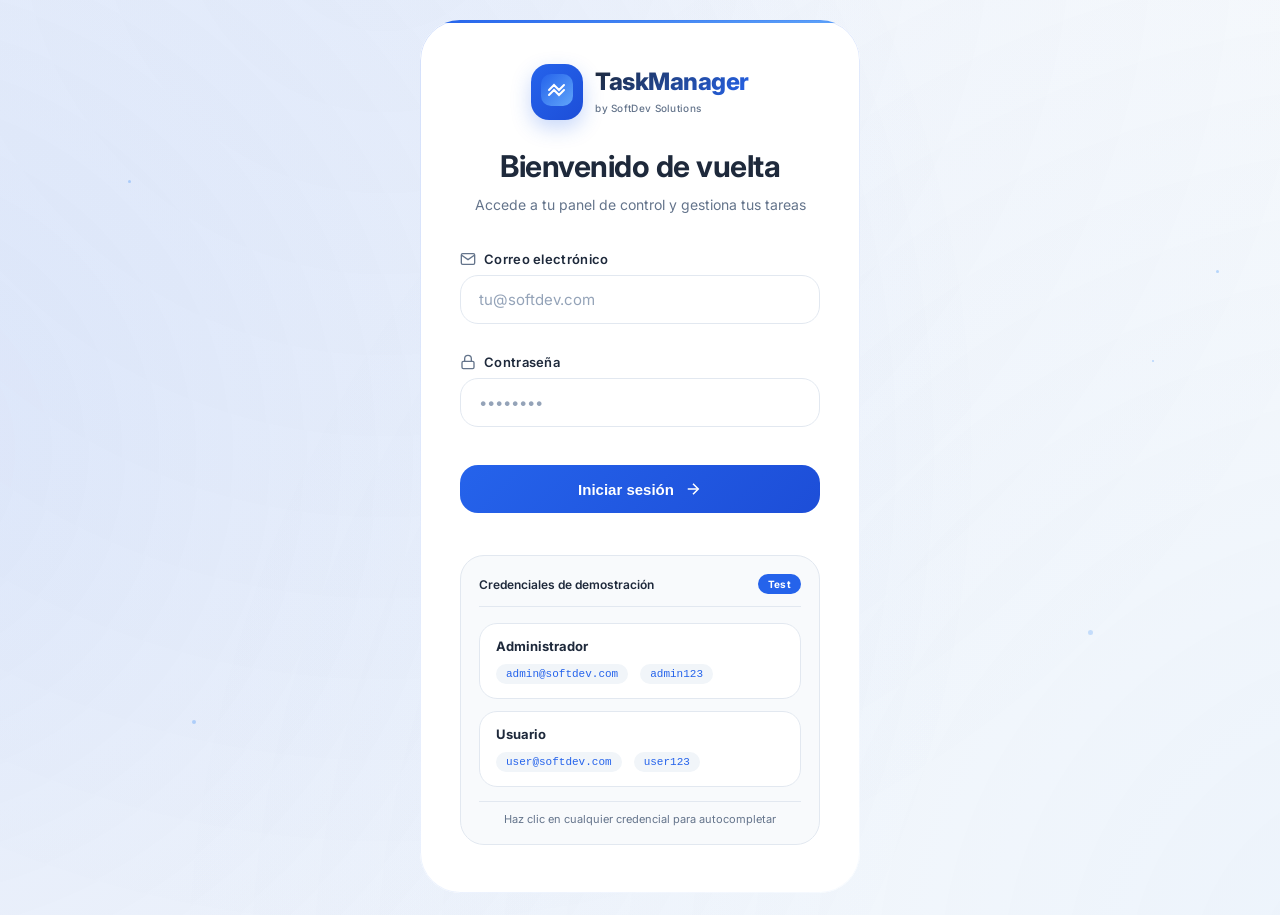
==== views/login.html @ 353ddb74 "Diseño premium del login con partículas animadas, gradientes y branding de SoftDev Solutions" ====
<!DOCTYPE html>
<html lang="es">
<head>
    <meta charset="UTF-8">
    <meta name="viewport" content="width=device-width, initial-scale=1.0, viewport-fit=cover">
    <title>SoftDev Solutions · TaskManager</title>
    <link rel="stylesheet" href="../styles/login.css">
    <link href="https://fonts.googleapis.com/css2?family=Inter:opsz,wght@14..32,300;14..32,400;14..32,500;14..32,600;14..32,700;14..32,800&display=swap" rel="stylesheet">
</head>
<body>
    <!-- Partículas decorativas -->
    <div class="particles">
        <div class="particle"></div>
        <div class="particle"></div>
        <div class="particle"></div>
        <div class="particle"></div>
        <div class="particle"></div>
    </div>

    <div class="background-gradient"></div>
    <div class="background-blur"></div>
    
    <div class="login-container">
        <div class="login-card">
            <div class="card-glow"></div>
            <div class="card-border"></div>

            <div class="login-header">
                <div class="logo">
                    <div class="logo-icon">
                        <svg width="32" height="32" viewBox="0 0 32 32" fill="none" xmlns="http://www.w3.org/2000/svg">
                            <defs>
                                <linearGradient id="logoGrad" x1="0%" y1="0%" x2="100%" y2="100%">
                                    <stop offset="0%" stop-color="#2563EB"/>
                                    <stop offset="100%" stop-color="#60A5FA"/>
                                </linearGradient>
                            </defs>
                            <rect width="32" height="32" rx="10" fill="url(#logoGrad)"/>
                            <path d="M8 16L13 11L18 16L23 11" stroke="white" stroke-width="2" stroke-linecap="round"/>
                            <path d="M8 21L13 16L18 21L23 16" stroke="white" stroke-width="2" stroke-linecap="round"/>
                        </svg>
                    </div>
                    <div class="logo-text">
                        <span class="logo-main">TaskManager</span>
                        <span class="logo-sub">by SoftDev Solutions</span>
                    </div>
                </div>
                <h1>Bienvenido de vuelta</h1>
                <p>Accede a tu panel de control y gestiona tus tareas</p>
            </div>

            <form id="loginForm" class="login-form">
                <div class="input-group">
                    <label for="email">
                        <svg width="16" height="16" viewBox="0 0 24 24" fill="none" stroke="currentColor" stroke-width="2">
                            <path d="M4 4h16c1.1 0 2 .9 2 2v12c0 1.1-.9 2-2 2H4c-1.1 0-2-.9-2-2V6c0-1.1.9-2 2-2z"/>
                            <polyline points="22,6 12,13 2,6"/>
                        </svg>
                        Correo electrónico
                    </label>
                    <input type="email" id="email" name="email" placeholder="tu@softdev.com" autocomplete="off">
                    <div class="input-focus-border"></div>
                </div>

                <div class="input-group">
                    <label for="password">
                        <svg width="16" height="16" viewBox="0 0 24 24" fill="none" stroke="currentColor" stroke-width="2">
                            <rect x="3" y="11" width="18" height="11" rx="2" ry="2"/>
                            <path d="M7 11V7a5 5 0 0 1 10 0v4"/>
                        </svg>
                        Contraseña
                    </label>
                    <input type="password" id="password" name="password" placeholder="••••••••">
                    <div class="input-focus-border"></div>
                </div>

                <button type="submit" class="btn-primary">
                    <span>Iniciar sesión</span>
                    <svg width="18" height="18" viewBox="0 0 24 24" fill="none" stroke="currentColor" stroke-width="2">
                        <line x1="5" y1="12" x2="19" y2="12"/>
                        <polyline points="12 5 19 12 12 19"/>
                    </svg>
                </button>

                <!-- Demo credentials -->
                <div class="demo-credentials">
                    <div class="demo-header">
                        <span class="demo-title">Credenciales de demostración</span>
                        <span class="demo-badge">Test</span>
                    </div>
                    <div class="demo-grid">
                        <div class="demo-card-item" data-email="admin@softdev.com" data-password="admin123">
                            <div class="demo-role">
                                Administrador
                            </div>
                            <div class="demo-details">
                                <code>admin@softdev.com</code>
                                <code>admin123</code>
                            </div>
                            <div class="demo-hover-fill"></div>
                        </div>
                        <div class="demo-card-item" data-email="user@softdev.com" data-password="user123">
                            <div class="demo-role">
                                Usuario
                            </div>
                            <div class="demo-details">
                                <code>user@softdev.com</code>
                                <code>user123</code>
                            </div>
                            <div class="demo-hover-fill"></div>
                        </div>
                    </div>
                    <p class="demo-note">Haz clic en cualquier credencial para autocompletar</p>
                </div>
            </form>

            <div id="errorMessage" class="error-message" style="display: none;">
                <svg width="18" height="18" viewBox="0 0 24 24" fill="none" stroke="currentColor" stroke-width="2">
                    <circle cx="12" cy="12" r="10"/>
                    <line x1="12" y1="8" x2="12" y2="12"/>
                    <circle cx="12" cy="16" r="0.5" fill="currentColor" stroke="none"/>
                </svg>
                <span></span>
            </div>
        </div>
    </div>

    <script src="../scripts/login.js"></script>
</body>
</html>
---- styles/login.css ----
* {
    margin: 0;
    padding: 0;
    box-sizing: border-box;
}

body {
    font-family: 'Inter', -apple-system, BlinkMacSystemFont, 'Segoe UI', sans-serif;
    background-color: #F8FAFC;
    min-height: 100vh;
    display: flex;
    align-items: center;
    justify-content: center;
    position: relative;
    overflow-x: hidden;
}

/* ========== PARTÍCULAS ANIMADAS ========== */
.particles {
    position: fixed;
    top: 0;
    left: 0;
    width: 100%;
    height: 100%;
    pointer-events: none;
    z-index: 0;
}

.particle {
    position: absolute;
    width: 4px;
    height: 4px;
    background: #60A5FA;
    border-radius: 50%;
    opacity: 0.4;
    animation: floatParticle 8s ease-in-out infinite;
}

.particle:nth-child(1) { top: 20%; left: 10%; animation-delay: 0s; width: 3px; height: 3px; }
.particle:nth-child(2) { top: 70%; left: 85%; animation-delay: 2s; width: 5px; height: 5px; opacity: 0.3; }
.particle:nth-child(3) { top: 40%; left: 90%; animation-delay: 4s; width: 2px; height: 2px; }
.particle:nth-child(4) { top: 80%; left: 15%; animation-delay: 6s; width: 4px; height: 4px; }
.particle:nth-child(5) { top: 30%; left: 95%; animation-delay: 3s; width: 3px; height: 3px; }

@keyframes floatParticle {
    0%, 100% { transform: translateY(0) translateX(0); opacity: 0.2; }
    50% { transform: translateY(-30px) translateX(10px); opacity: 0.6; }
}

/* ========== BACKGROUNDS ========== */
.background-gradient {
    position: fixed;
    top: -50%;
    left: -50%;
    width: 200%;
    height: 200%;
    background: radial-gradient(circle at 20% 50%, rgba(37, 99, 235, 0.12) 0%, transparent 50%),
                radial-gradient(circle at 80% 80%, rgba(96, 165, 250, 0.08) 0%, transparent 50%),
                radial-gradient(circle at 40% 20%, rgba(37, 99, 235, 0.05) 0%, transparent 50%);
    animation: slowDrift 25s ease-in-out infinite;
    z-index: 0;
}

@keyframes slowDrift {
    0%, 100% { transform: translate(0, 0) rotate(0deg); }
    33% { transform: translate(1.5%, 1%) rotate(1deg); }
    66% { transform: translate(-1%, 1.5%) rotate(-1deg); }
}

.background-blur {
    position: fixed;
    top: 0;
    left: 0;
    width: 100%;
    height: 100%;
    backdrop-filter: blur(0px);
    z-index: 0;
}

/* ========== CONTAINER ========== */
.login-container {
    position: relative;
    z-index: 1;
    width: 100%;
    max-width: 480px;
    padding: 20px;
    animation: fadeInUp 0.6s ease-out;
}

@keyframes fadeInUp {
    from {
        opacity: 0;
        transform: translateY(30px);
    }
    to {
        opacity: 1;
        transform: translateY(0);
    }
}

/* ========== CARD PRINCIPAL ========== */
.login-card {
    position: relative;
    background: #FFFFFF;
    border-radius: 40px;
    padding: 44px 40px 48px;
    backdrop-filter: blur(10px);
    transition: all 0.4s cubic-bezier(0.4, 0, 0.2, 1);
    overflow: hidden;
}

.login-card:hover {
    transform: translateY(-6px);
    box-shadow: 0 30px 50px -20px rgba(0, 0, 0, 0.15);
}

.card-glow {
    position: absolute;
    top: 0;
    left: 0;
    right: 0;
    height: 3px;
    background: linear-gradient(90deg, #2563EB, #60A5FA, #2563EB);
    background-size: 200% 100%;
    animation: shimmer 3s ease-in-out infinite;
}

@keyframes shimmer {
    0% { background-position: 0% 0%; }
    100% { background-position: 200% 0%; }
}

.card-border {
    position: absolute;
    inset: 0;
    border-radius: 40px;
    padding: 1px;
    background: linear-gradient(135deg, rgba(37, 99, 235, 0.2), rgba(96, 165, 250, 0.05));
    mask: linear-gradient(#fff 0 0) content-box, linear-gradient(#fff 0 0);
    -webkit-mask: linear-gradient(#fff 0 0) content-box, linear-gradient(#fff 0 0);
    -webkit-mask-composite: xor;
    mask-composite: exclude;
    pointer-events: none;
}

/* ========== HEADER ========== */
.login-header {
    text-align: center;
    margin-bottom: 36px;
}

.logo {
    display: flex;
    align-items: center;
    justify-content: center;
    gap: 12px;
    margin-bottom: 28px;
}

.logo-icon {
    background: linear-gradient(135deg, #2563EB, #1D4ED8);
    padding: 10px;
    border-radius: 18px;
    box-shadow: 0 8px 20px rgba(37, 99, 235, 0.25);
    transition: transform 0.2s ease;
}

.logo-icon:hover {
    transform: scale(1.05);
}

.logo-text {
    text-align: left;
}

.logo-main {
    font-size: 24px;
    font-weight: 800;
    background: linear-gradient(135deg, #1E293B 0%, #2563EB 100%);
    -webkit-background-clip: text;
    background-clip: text;
    color: transparent;
    letter-spacing: -0.5px;
    display: block;
    line-height: 1.2;
}

.logo-sub {
    font-size: 10px;
    font-weight: 500;
    color: #64748B;
    letter-spacing: 0.3px;
}

.login-header h1 {
    font-size: 30px;
    font-weight: 700;
    color: #1E293B;
    margin-bottom: 10px;
    letter-spacing: -0.5px;
}

.login-header p {
    font-size: 14px;
    color: #64748B;
    line-height: 1.5;
}

/* ========== FORMULARIO ========== */
.login-form {
    display: flex;
    flex-direction: column;
    gap: 22px;
}

.input-group {
    position: relative;
    display: flex;
    flex-direction: column;
    gap: 8px;
}

.input-group label {
    font-size: 13px;
    font-weight: 600;
    color: #1E293B;
    display: flex;
    align-items: center;
    gap: 8px;
    letter-spacing: 0.3px;
}

.input-group label svg {
    color: #64748B;
    transition: color 0.2s ease;
}

.input-group:focus-within label svg {
    color: #2563EB;
}

.input-group input {
    padding: 14px 18px;
    font-size: 15px;
    font-weight: 500;
    border: 1.5px solid #E2E8F0;
    border-radius: 18px;
    outline: none;
    background-color: #FFFFFF;
    color: #1E293B;
    transition: all 0.25s ease;
    font-family: 'Inter', sans-serif;
}

.input-group input:focus {
    border-color: #2563EB;
    box-shadow: 0 0 0 4px rgba(37, 99, 235, 0.12);
}

.input-group input::placeholder {
    color: #94A3B8;
    font-weight: 400;
}

/* ========== BOTÓN ========== */
.btn-primary {
    position: relative;
    background: linear-gradient(135deg, #2563EB, #1D4ED8);
    color: white;
    border: none;
    padding: 15px 24px;
    font-size: 15px;
    font-weight: 600;
    border-radius: 18px;
    cursor: pointer;
    transition: all 0.3s ease;
    margin-top: 8px;
    display: flex;
    align-items: center;
    justify-content: center;
    gap: 10px;
    overflow: hidden;
    z-index: 1;
}

.btn-primary::before {
    content: '';
    position: absolute;
    top: 50%;
    left: 50%;
    width: 0;
    height: 0;
    border-radius: 50%;
    background: rgba(255, 255, 255, 0.25);
    transform: translate(-50%, -50%);
    transition: width 0.5s, height 0.5s;
    z-index: -1;
}

.btn-primary:hover::before {
    width: 300px;
    height: 300px;
}

.btn-primary:hover {
    background: linear-gradient(135deg, #1D4ED8, #1E40AF);
    transform: translateY(-2px);
    box-shadow: 0 12px 25px -8px rgba(37, 99, 235, 0.4);
}

.btn-primary:active {
    transform: translateY(0);
}

.btn-primary svg {
    transition: transform 0.25s ease;
}

.btn-primary:hover svg {
    transform: translateX(5px);
}

/* ========== DEMO CREDENTIALS ========== */
.demo-credentials {
    margin-top: 20px;
    background: #F8FAFC;
    border-radius: 24px;
    padding: 18px;
    border: 1px solid #E2E8F0;
    transition: all 0.2s ease;
}

.demo-header {
    display: flex;
    align-items: center;
    gap: 8px;
    margin-bottom: 16px;
    padding-bottom: 12px;
    border-bottom: 1px solid #E2E8F0;
}

.demo-title {
    font-size: 12px;
    font-weight: 600;
    color: #1E293B;
    flex: 1;
}

.demo-badge {
    font-size: 10px;
    font-weight: 700;
    background: #2563EB;
    color: white;
    padding: 4px 10px;
    border-radius: 20px;
    letter-spacing: 0.3px;
}

.demo-grid {
    display: flex;
    flex-direction: column;
    gap: 12px;
}

.demo-card-item {
    position: relative;
    background: #FFFFFF;
    border-radius: 18px;
    padding: 14px 16px;
    border: 1px solid #E2E8F0;
    transition: all 0.25s ease;
    cursor: pointer;
    overflow: hidden;
}

.demo-card-item:hover {
    border-color: #60A5FA;
    transform: translateX(4px);
    box-shadow: 0 4px 12px rgba(37, 99, 235, 0.1);
}

.demo-hover-fill {
    position: absolute;
    inset: 0;
    background: linear-gradient(135deg, rgba(37, 99, 235, 0.05), rgba(96, 165, 250, 0.05));
    opacity: 0;
    transition: opacity 0.25s ease;
}

.demo-card-item:hover .demo-hover-fill {
    opacity: 1;
}

.demo-role {
    display: flex;
    align-items: center;
    gap: 8px;
    font-size: 13px;
    font-weight: 700;
    color: #1E293B;
    margin-bottom: 10px;
    position: relative;
    z-index: 1;
}

.demo-details {
    display: flex;
    gap: 12px;
    flex-wrap: wrap;
    position: relative;
    z-index: 1;
}

.demo-details code {
    font-size: 11px;
    font-family: 'Monaco', 'Menlo', monospace;
    background: #F1F5F9;
    padding: 4px 10px;
    border-radius: 10px;
    color: #2563EB;
    font-weight: 500;
    transition: all 0.2s ease;
}

.demo-card-item:hover .demo-details code {
    background: #E0E7FF;
}

.demo-note {
    font-size: 11px;
    color: #64748B;
    text-align: center;
    margin-top: 14px;
    padding-top: 10px;
    border-top: 1px solid #E2E8F0;
}

/* ========== ERROR MESSAGE ========== */
.error-message {
    margin-top: 20px;
    padding: 12px 18px;
    background: #FEF2F2;
    border: 1px solid #FECACA;
    border-radius: 18px;
    color: #DC2626;
    font-size: 13px;
    font-weight: 500;
    display: flex;
    align-items: center;
    gap: 10px;
    animation: shake 0.45s ease;
}

@keyframes shake {
    0%, 100% { transform: translateX(0); }
    20% { transform: translateX(-6px); }
    40% { transform: translateX(6px); }
    60% { transform: translateX(-3px); }
    80% { transform: translateX(3px); }
}

/* ========== RESPONSIVE ========== */
@media (max-width: 520px) {
    .login-card {
        padding: 32px 24px 36px;
        border-radius: 32px;
    }

    .login-header h1 {
        font-size: 26px;
    }

    .logo-main {
        font-size: 20px;
    }

    .demo-details {
        flex-direction: column;
        gap: 6px;
    }

    .demo-card-item {
        padding: 12px 14px;
    }
}

@media (max-width: 400px) {
    .login-card {
        padding: 28px 20px 32px;
    }

    .btn-primary {
        padding: 13px 20px;
    }
}

/* ========== ANIMACIÓN DE ÉXITO ========== */
@keyframes pulseSuccess {
    0% { transform: scale(1); }
    50% { transform: scale(1.02); }
    100% { transform: scale(1); }
}

.btn-success {
    animation: pulseSuccess 0.4s ease;
}
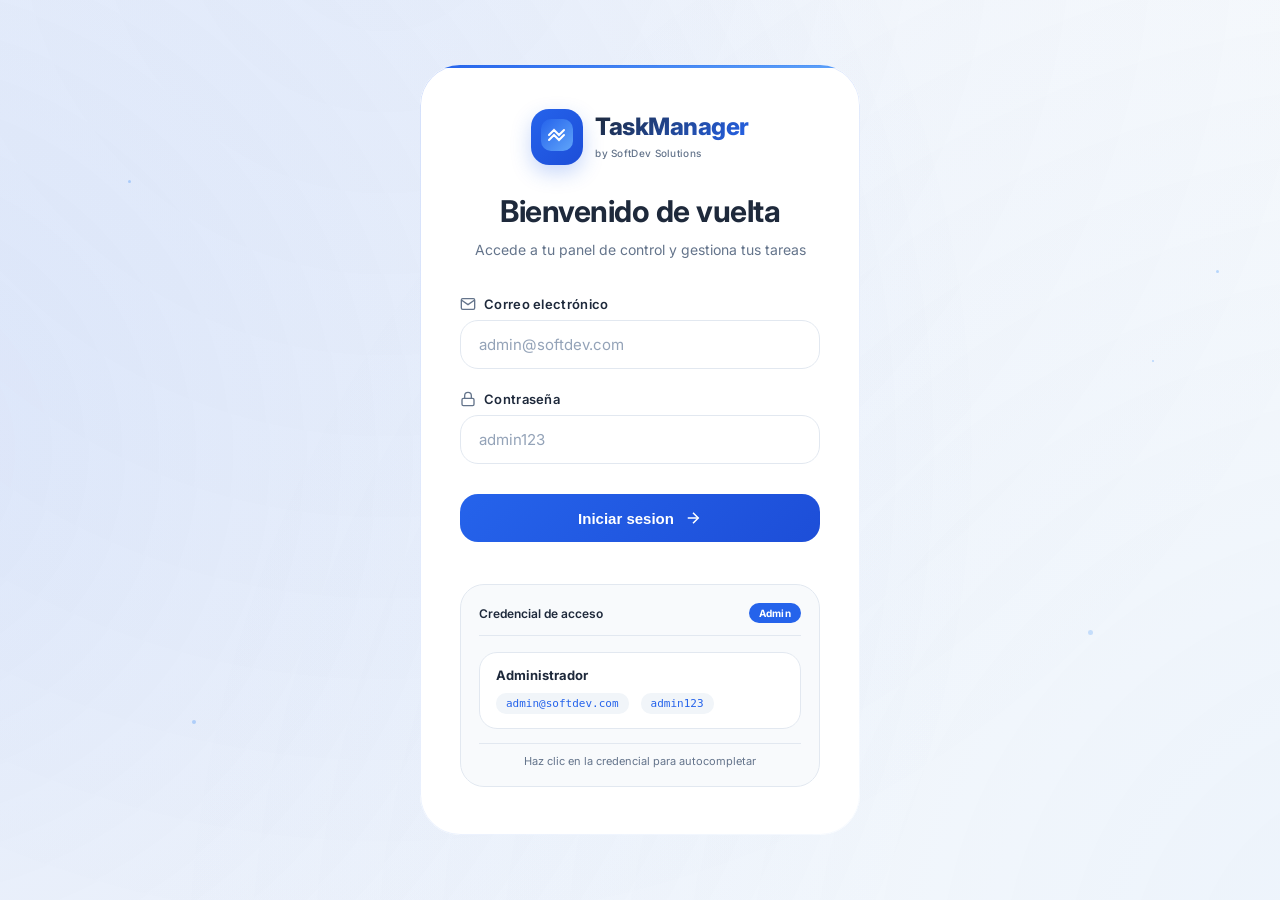
==== commit 0c18e7f2: "Sistema de login completo con proteccion de sesion y autocompletado para administrador y comentaread" ====
--- a/views/login.html
+++ b/views/login.html
@@ -8,7 +8,7 @@
     <link href="https://fonts.googleapis.com/css2?family=Inter:opsz,wght@14..32,300;14..32,400;14..32,500;14..32,600;14..32,700;14..32,800&display=swap" rel="stylesheet">
 </head>
 <body>
-    <!-- Partículas decorativas -->
+    <!-- Particulas decorativas de fondo -->
     <div class="particles">
         <div class="particle"></div>
         <div class="particle"></div>
@@ -58,8 +58,7 @@
                         </svg>
                         Correo electrónico
                     </label>
-                    <input type="email" id="email" name="email" placeholder="tu@softdev.com" autocomplete="off">
-                    <div class="input-focus-border"></div>
+                    <input type="email" id="email" name="email" placeholder="admin@softdev.com" autocomplete="off">
                 </div>
 
                 <div class="input-group">
@@ -70,23 +69,22 @@
                         </svg>
                         Contraseña
                     </label>
-                    <input type="password" id="password" name="password" placeholder="••••••••">
-                    <div class="input-focus-border"></div>
+                    <input type="password" id="password" name="password" placeholder="admin123">
                 </div>
 
                 <button type="submit" class="btn-primary">
-                    <span>Iniciar sesión</span>
+                    <span>Iniciar sesion</span>
                     <svg width="18" height="18" viewBox="0 0 24 24" fill="none" stroke="currentColor" stroke-width="2">
                         <line x1="5" y1="12" x2="19" y2="12"/>
                         <polyline points="12 5 19 12 12 19"/>
                     </svg>
                 </button>
 
-                <!-- Demo credentials -->
+                <!-- Credenciales de demostracion -->
                 <div class="demo-credentials">
                     <div class="demo-header">
-                        <span class="demo-title">Credenciales de demostración</span>
-                        <span class="demo-badge">Test</span>
+                        <span class="demo-title">Credencial de acceso</span>
+                        <span class="demo-badge">Admin</span>
                     </div>
                     <div class="demo-grid">
                         <div class="demo-card-item" data-email="admin@softdev.com" data-password="admin123">
@@ -99,18 +97,8 @@
                             </div>
                             <div class="demo-hover-fill"></div>
                         </div>
-                        <div class="demo-card-item" data-email="user@softdev.com" data-password="user123">
-                            <div class="demo-role">
-                                Usuario
-                            </div>
-                            <div class="demo-details">
-                                <code>user@softdev.com</code>
-                                <code>user123</code>
-                            </div>
-                            <div class="demo-hover-fill"></div>
-                        </div>
                     </div>
-                    <p class="demo-note">Haz clic en cualquier credencial para autocompletar</p>
+                    <p class="demo-note">Haz clic en la credencial para autocompletar</p>
                 </div>
             </form>
 
--- a/styles/login.css
+++ b/styles/login.css
@@ -15,7 +15,7 @@
     overflow-x: hidden;
 }
 
-/* ========== PARTÍCULAS ANIMADAS ========== */
+/* Particulas animadas */
 .particles {
     position: fixed;
     top: 0;
@@ -47,7 +47,7 @@
     50% { transform: translateY(-30px) translateX(10px); opacity: 0.6; }
 }
 
-/* ========== BACKGROUNDS ========== */
+/* Fondos con gradiente animado */
 .background-gradient {
     position: fixed;
     top: -50%;
@@ -77,7 +77,7 @@
     z-index: 0;
 }
 
-/* ========== CONTAINER ========== */
+/* Contenedor principal */
 .login-container {
     position: relative;
     z-index: 1;
@@ -98,7 +98,7 @@
     }
 }
 
-/* ========== CARD PRINCIPAL ========== */
+/* Tarjeta de login */
 .login-card {
     position: relative;
     background: #FFFFFF;
@@ -143,7 +143,7 @@
     pointer-events: none;
 }
 
-/* ========== HEADER ========== */
+/* Encabezado */
 .login-header {
     text-align: center;
     margin-bottom: 36px;
@@ -206,7 +206,7 @@
     line-height: 1.5;
 }
 
-/* ========== FORMULARIO ========== */
+/* Formulario */
 .login-form {
     display: flex;
     flex-direction: column;
@@ -262,7 +262,7 @@
     font-weight: 400;
 }
 
-/* ========== BOTÓN ========== */
+/* Boton principal */
 .btn-primary {
     position: relative;
     background: linear-gradient(135deg, #2563EB, #1D4ED8);
@@ -320,7 +320,7 @@
     transform: translateX(5px);
 }
 
-/* ========== DEMO CREDENTIALS ========== */
+/* Credenciales demo */
 .demo-credentials {
     margin-top: 20px;
     background: #F8FAFC;
@@ -435,7 +435,7 @@
     border-top: 1px solid #E2E8F0;
 }
 
-/* ========== ERROR MESSAGE ========== */
+/* Mensaje de error */
 .error-message {
     margin-top: 20px;
     padding: 12px 18px;
@@ -459,7 +459,7 @@
     80% { transform: translateX(3px); }
 }
 
-/* ========== RESPONSIVE ========== */
+/* Responsive */
 @media (max-width: 520px) {
     .login-card {
         padding: 32px 24px 36px;
@@ -494,7 +494,7 @@
     }
 }
 
-/* ========== ANIMACIÓN DE ÉXITO ========== */
+/* Animacion de exito */
 @keyframes pulseSuccess {
     0% { transform: scale(1); }
     50% { transform: scale(1.02); }
